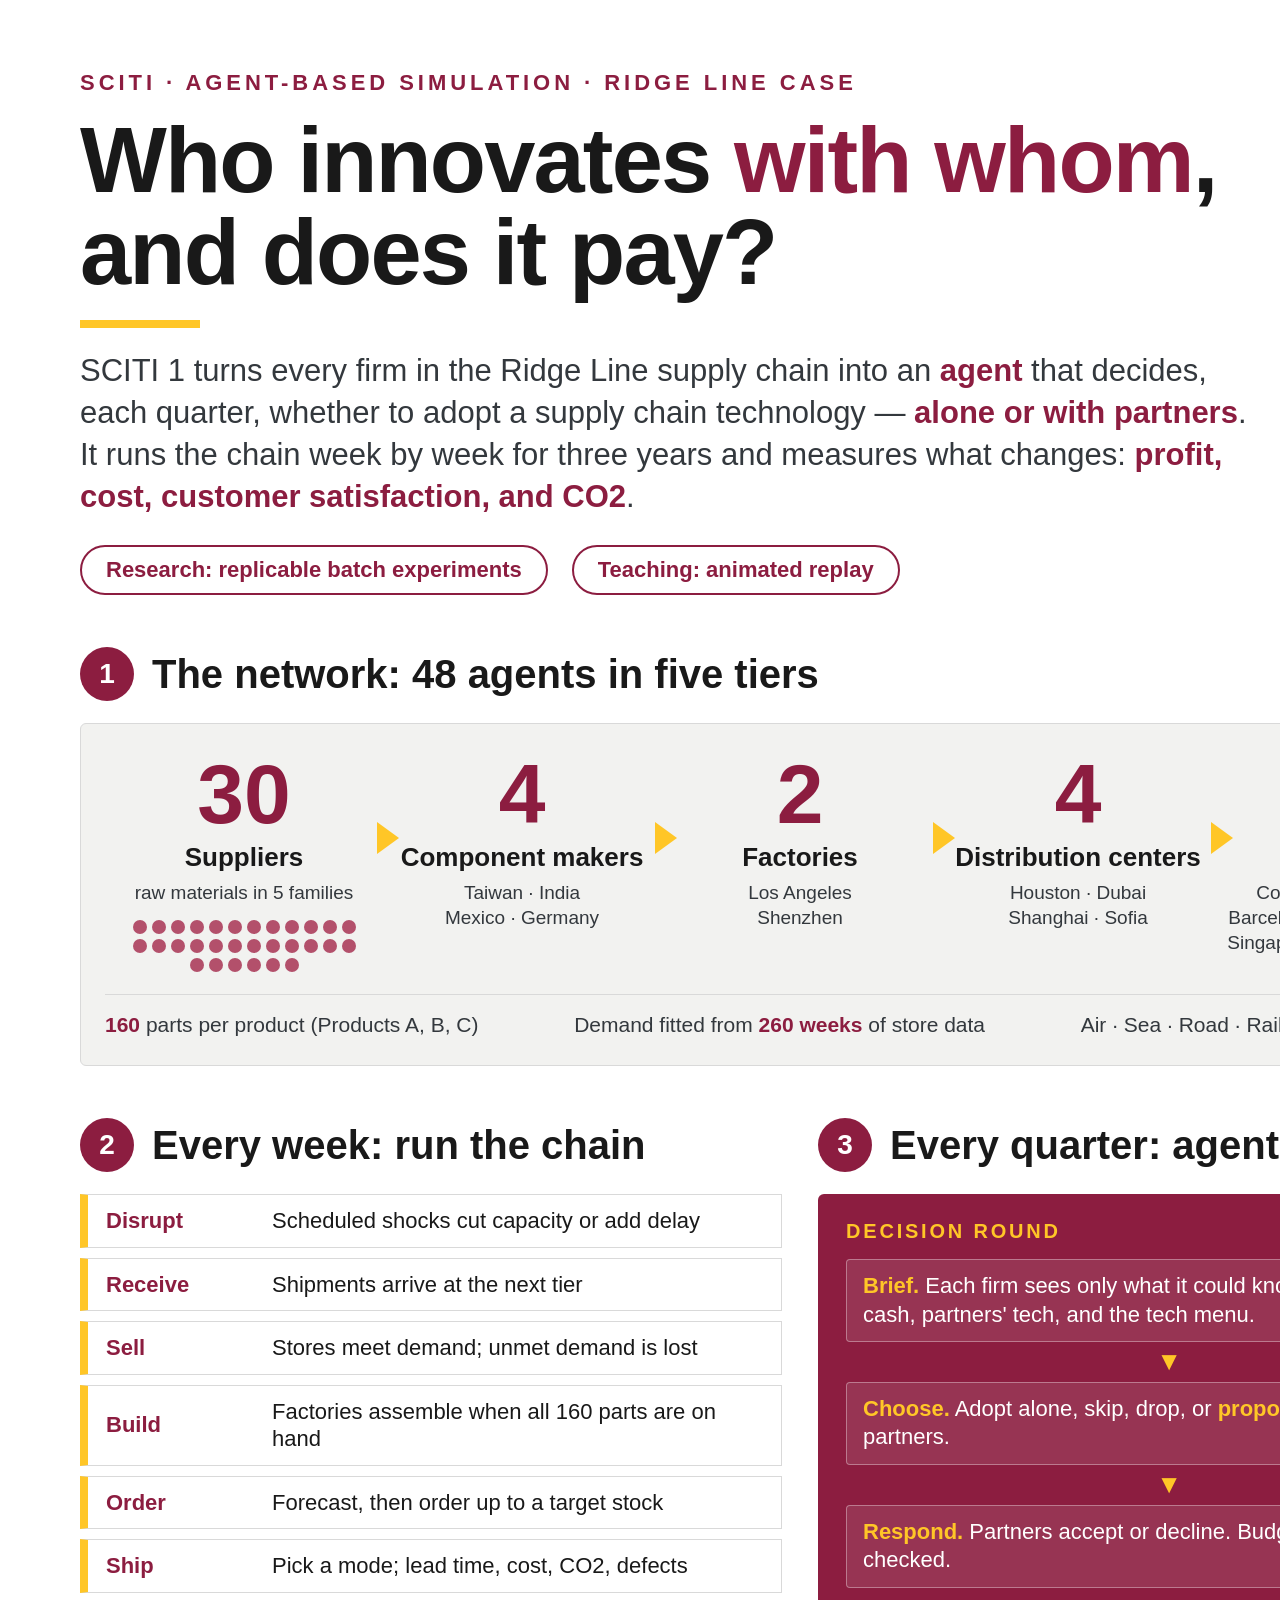
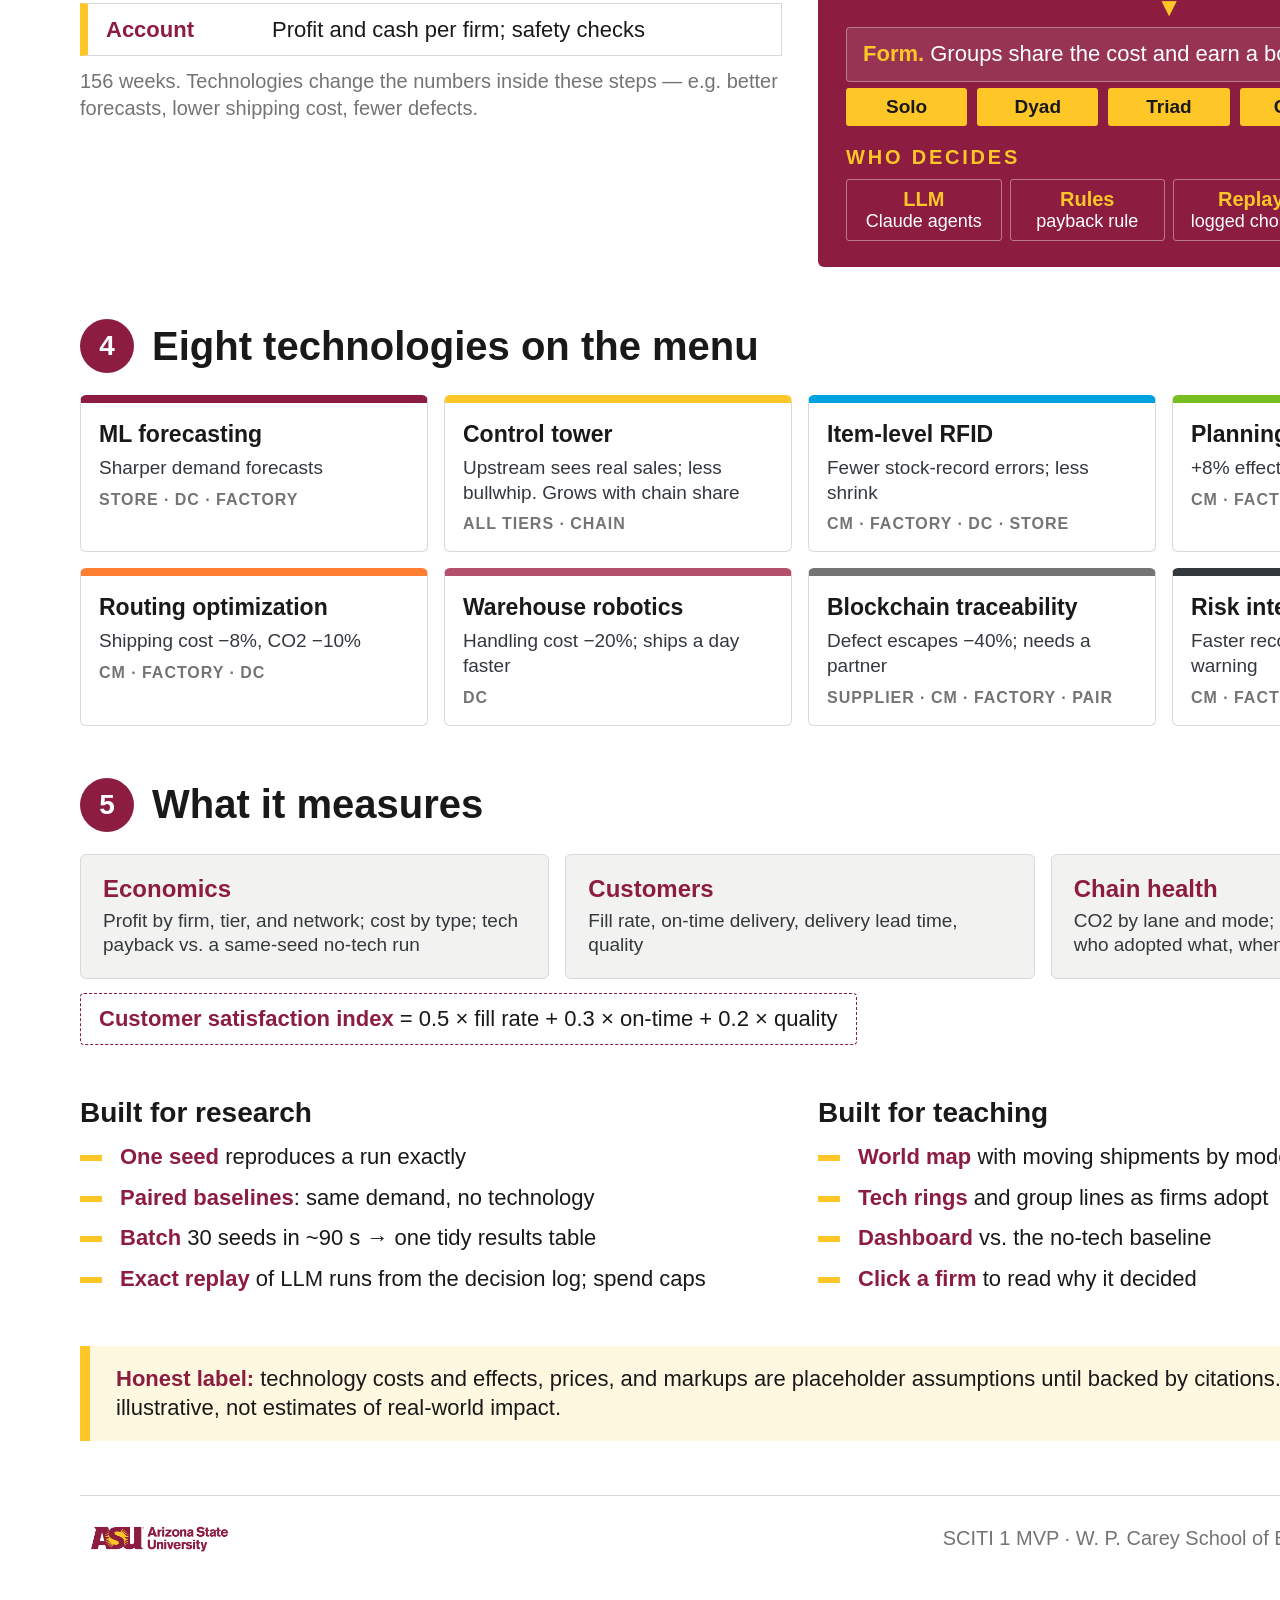
==== docs/sciti2/infographic/infographic.html @ 8ac7c0de "docs: SCITI sim 2 infographic, data corrections report, experiments recommendation, project plan Co-" ====
<!doctype html>
<html><head><meta charset="utf-8"><title>SCITI 1 infographic</title>
<style>
:root{--m:#8C1D40;--ms:#b3506b;--g:#FFC627;--k:#191919;--ink:#33383d;--gray:#747474;--lt:#E8E8E8;--rule:#d9d9d9;--panel:#f2f2f0;
--green:#78BE20;--orange:#FF7F32;--blue:#00A3E0;}
*{box-sizing:border-box;margin:0;padding:0}
body{width:1600px;height:3200px;font-family:Arial,"Helvetica Neue",Helvetica,sans-serif;color:var(--k);background:#fff;position:relative;overflow:hidden}
.pad{padding:70px 80px 0}
.pitch{position:absolute;right:-30px;top:40px;height:430px;opacity:.95}
.eyebrow{font-size:22px;font-weight:700;letter-spacing:.18em;text-transform:uppercase;color:var(--m)}
h1{font-size:92px;line-height:1;letter-spacing:-.02em;margin:18px 0 12px}
h1 em{font-style:normal;color:var(--m)}
.bar{width:120px;height:8px;background:var(--g);margin:22px 0}
.lede{font-size:31px;line-height:1.35;max-width:1180px;color:var(--ink)}
.lede b{color:var(--m)}
.uses{display:flex;gap:24px;margin-top:28px}
.chip{border:2px solid var(--m);border-radius:40px;padding:10px 24px;font-size:22px;font-weight:700;color:var(--m)}
h2{display:flex;align-items:center;gap:18px;font-size:40px;margin:0 0 22px}
h2 .n{width:54px;height:54px;border-radius:50%;background:var(--m);color:#fff;font-size:28px;display:flex;align-items:center;justify-content:center;flex:none}
section{margin-top:52px}
.net{background:var(--panel);border:1px solid var(--rule);border-radius:6px;padding:28px 24px}
.tiers{display:grid;grid-template-columns:repeat(5,1fr);gap:0;align-items:stretch}
.tier{text-align:center;position:relative;padding:0 10px}
.tier:not(:last-child)::after{content:"";position:absolute;right:-16px;top:70px;border-left:22px solid var(--g);border-top:16px solid transparent;border-bottom:16px solid transparent}
.big{font-size:84px;font-weight:700;color:var(--m);line-height:1}
.tn{font-size:26px;font-weight:700;margin-top:6px}
.tc{font-size:19px;color:var(--ink);margin-top:8px;line-height:1.3}
.dots{display:flex;flex-wrap:wrap;justify-content:center;gap:5px;margin:14px auto 0;max-width:230px}
.dots i{width:14px;height:14px;border-radius:50%;background:var(--ms);display:block}
.flowrow{display:flex;justify-content:space-between;margin-top:22px;font-size:21px;color:var(--ink);border-top:1px solid var(--rule);padding-top:18px}
.flowrow b{color:var(--m)}
.two{display:grid;grid-template-columns:1fr 1fr;gap:36px}
.loop{display:grid;grid-template-columns:1fr;gap:10px}
.step{display:flex;align-items:center;gap:16px;background:#fff;border:1px solid var(--rule);border-left:8px solid var(--g);padding:12px 18px;font-size:22px;line-height:1.25}
.step b{color:var(--m);min-width:150px}
.cap{font-size:20px;color:var(--gray);margin-top:12px;line-height:1.35}
.dec{background:var(--m);color:#fff;border-radius:6px;padding:26px 28px}
.dec .lab{color:var(--g);font-size:20px;font-weight:700;letter-spacing:.14em;text-transform:uppercase}
.dflow{display:flex;flex-direction:column;gap:12px;margin-top:16px}
.dbox{background:rgba(255,255,255,.1);border:1px solid rgba(255,255,255,.35);border-radius:4px;padding:12px 16px;font-size:22px;line-height:1.3}
.dbox b{color:var(--g)}
.arrow{text-align:center;color:var(--g);font-size:26px;line-height:.6}
.coal{display:flex;gap:10px;margin-top:6px}
.coal span{flex:1;text-align:center;background:var(--g);color:var(--k);font-weight:700;border-radius:3px;padding:8px 0;font-size:19px}
.policies{display:grid;grid-template-columns:repeat(4,1fr);gap:8px;margin-top:10px}
.policies div{border:1px solid rgba(255,255,255,.4);border-radius:3px;padding:8px;text-align:center;font-size:18px}
.policies div b{display:block;color:var(--g);font-size:20px}
.techs{display:grid;grid-template-columns:repeat(4,1fr);gap:16px}
.tech{border:1px solid var(--rule);border-radius:6px;padding:18px;background:#fff;border-top:8px solid var(--c)}
.tech h3{font-size:23px;margin-bottom:8px}
.tech p{font-size:19px;color:var(--ink);line-height:1.3}
.tech .who{font-size:16px;color:var(--gray);margin-top:10px;text-transform:uppercase;letter-spacing:.06em;font-weight:700}
.out{display:grid;grid-template-columns:repeat(3,1fr);gap:16px}
.o{background:var(--panel);border:1px solid var(--rule);border-radius:6px;padding:20px 22px}
.o h3{font-size:24px;color:var(--m);margin-bottom:6px}
.o p{font-size:19px;line-height:1.3;color:var(--ink)}
.formula{margin-top:14px;font-size:22px;background:#fff;border:1px dashed var(--m);padding:12px 18px;border-radius:4px;display:inline-block}
.formula b{color:var(--m)}
.rt{display:grid;grid-template-columns:1fr 1fr;gap:36px}
.rt ul{list-style:none}
.rt li{position:relative;padding-left:40px;font-size:22px;line-height:1.3;margin-bottom:12px}
.rt li::before{content:"";position:absolute;left:0;top:.55em;width:22px;height:6px;background:var(--g)}
.rt li b{color:var(--m)}
.rt h3{font-size:28px;margin-bottom:14px}
.warn{margin-top:40px;background:#fff8e1;border-left:10px solid var(--g);padding:18px 26px;font-size:22px;line-height:1.35}
.warn b{color:var(--m)}
footer{position:absolute;left:80px;right:80px;bottom:40px;display:flex;justify-content:space-between;align-items:center;border-top:1px solid var(--rule);padding-top:20px;font-size:20px;color:var(--gray)}
footer img{height:44px}
</style></head>
<body>
<img class="pitch" src="pitchfork.png" alt="">
<div class="pad">
  <div class="eyebrow">SCITI · Agent-based simulation · Ridge Line case</div>
  <h1>Who innovates <em>with whom</em>,<br>and does it pay?</h1>
  <div class="bar"></div>
  <p class="lede">SCITI 1 turns every firm in the Ridge Line supply chain into an <b>agent</b> that decides, each quarter, whether to adopt a supply chain technology &mdash; <b>alone or with partners</b>. It runs the chain week by week for three years and measures what changes: <b>profit, cost, customer satisfaction, and CO2</b>.</p>
  <div class="uses"><span class="chip">Research: replicable batch experiments</span><span class="chip">Teaching: animated replay</span></div>

  <section>
    <h2><span class="n">1</span>The network: 48 agents in five tiers</h2>
    <div class="net">
      <div class="tiers">
        <div class="tier"><div class="big">30</div><div class="tn">Suppliers</div><div class="tc">raw materials in 5 families</div><div class="dots">
          <i></i><i></i><i></i><i></i><i></i><i></i><i></i><i></i><i></i><i></i><i></i><i></i><i></i><i></i><i></i><i></i><i></i><i></i><i></i><i></i><i></i><i></i><i></i><i></i><i></i><i></i><i></i><i></i><i></i><i></i></div></div>
        <div class="tier"><div class="big">4</div><div class="tn">Component makers</div><div class="tc">Taiwan · India<br>Mexico · Germany</div></div>
        <div class="tier"><div class="big">2</div><div class="tn">Factories</div><div class="tc">Los Angeles<br>Shenzhen</div></div>
        <div class="tier"><div class="big">4</div><div class="tn">Distribution centers</div><div class="tc">Houston · Dubai<br>Shanghai · Sofia</div></div>
        <div class="tier"><div class="big">8</div><div class="tn">Stores</div><div class="tc">Columbus · São Paulo · Barcelona · Nairobi · Mumbai · Singapore · Tokyo · Melbourne</div></div>
      </div>
      <div class="flowrow"><span><b>160</b> parts per product (Products A, B, C)</span><span>Demand fitted from <b>260 weeks</b> of store data</span><span>Air · Sea · Road · Rail lanes with cost &amp; CO2</span></div>
    </div>
  </section>

  <section class="two">
    <div>
      <h2><span class="n">2</span>Every week: run the chain</h2>
      <div class="loop">
        <div class="step"><b>Disrupt</b>Scheduled shocks cut capacity or add delay</div>
        <div class="step"><b>Receive</b>Shipments arrive at the next tier</div>
        <div class="step"><b>Sell</b>Stores meet demand; unmet demand is lost</div>
        <div class="step"><b>Build</b>Factories assemble when all 160 parts are on hand</div>
        <div class="step"><b>Order</b>Forecast, then order up to a target stock</div>
        <div class="step"><b>Ship</b>Pick a mode; lead time, cost, CO2, defects</div>
        <div class="step"><b>Account</b>Profit and cash per firm; safety checks</div>
      </div>
      <p class="cap">156 weeks. Technologies change the numbers inside these steps &mdash; e.g. better forecasts, lower shipping cost, fewer defects.</p>
    </div>
    <div>
      <h2><span class="n">3</span>Every quarter: agents decide</h2>
      <div class="dec">
        <div class="lab">Decision round</div>
        <div class="dflow">
          <div class="dbox"><b>Brief.</b> Each firm sees only what it could know: its own results, cash, partners' tech, and the tech menu.</div>
          <div class="arrow">&#9660;</div>
          <div class="dbox"><b>Choose.</b> Adopt alone, skip, drop, or <b>propose a group</b> to partners.</div>
          <div class="arrow">&#9660;</div>
          <div class="dbox"><b>Respond.</b> Partners accept or decline. Budgets are re-checked.</div>
          <div class="arrow">&#9660;</div>
          <div class="dbox"><b>Form.</b> Groups share the cost and earn a bonus effect.</div>
        </div>
        <div class="coal"><span>Solo</span><span>Dyad</span><span>Triad</span><span>Chain</span><span>Network</span></div>
        <div class="lab" style="margin-top:20px">Who decides</div>
        <div class="policies">
          <div><b>LLM</b>Claude agents</div>
          <div><b>Rules</b>payback rule</div>
          <div><b>Replay</b>logged choices</div>
          <div><b>None</b>no-tech baseline</div>
        </div>
      </div>
    </div>
  </section>

  <section>
    <h2><span class="n">4</span>Eight technologies on the menu</h2>
    <div class="techs">
      <div class="tech" style="--c:#8C1D40"><h3>ML forecasting</h3><p>Sharper demand forecasts</p><div class="who">Store · DC · Factory</div></div>
      <div class="tech" style="--c:#FFC627"><h3>Control tower</h3><p>Upstream sees real sales; less bullwhip. Grows with chain share</p><div class="who">All tiers · chain</div></div>
      <div class="tech" style="--c:#00A3E0"><h3>Item-level RFID</h3><p>Fewer stock-record errors; less shrink</p><div class="who">CM · Factory · DC · Store</div></div>
      <div class="tech" style="--c:#78BE20"><h3>Planning (APS)</h3><p>+8% effective capacity</p><div class="who">CM · Factory</div></div>
      <div class="tech" style="--c:#FF7F32"><h3>Routing optimization</h3><p>Shipping cost &minus;8%, CO2 &minus;10%</p><div class="who">CM · Factory · DC</div></div>
      <div class="tech" style="--c:#b3506b"><h3>Warehouse robotics</h3><p>Handling cost &minus;20%; ships a day faster</p><div class="who">DC</div></div>
      <div class="tech" style="--c:#747474"><h3>Blockchain traceability</h3><p>Defect escapes &minus;40%; needs a partner</p><div class="who">Supplier · CM · Factory · pair</div></div>
      <div class="tech" style="--c:#33383d"><h3>Risk intelligence</h3><p>Faster recovery; 2-week early warning</p><div class="who">CM · Factory · DC</div></div>
    </div>
  </section>

  <section>
    <h2><span class="n">5</span>What it measures</h2>
    <div class="out">
      <div class="o"><h3>Economics</h3><p>Profit by firm, tier, and network; cost by type; tech payback vs. a same-seed no-tech run</p></div>
      <div class="o"><h3>Customers</h3><p>Fill rate, on-time delivery, delivery lead time, quality</p></div>
      <div class="o"><h3>Chain health</h3><p>CO2 by lane and mode; bullwhip ratio per tier; who adopted what, when, and with whom</p></div>
    </div>
    <div class="formula"><b>Customer satisfaction index</b> = 0.5 × fill rate + 0.3 × on-time + 0.2 × quality</div>
  </section>

  <section class="rt">
    <div><h3>Built for research</h3><ul>
      <li><b>One seed</b> reproduces a run exactly</li>
      <li><b>Paired baselines</b>: same demand, no technology</li>
      <li><b>Batch</b> 30 seeds in ~90 s &rarr; one tidy results table</li>
      <li><b>Exact replay</b> of LLM runs from the decision log; spend caps</li>
    </ul></div>
    <div><h3>Built for teaching</h3><ul>
      <li><b>World map</b> with moving shipments by mode</li>
      <li><b>Tech rings</b> and group lines as firms adopt</li>
      <li><b>Dashboard</b> vs. the no-tech baseline</li>
      <li><b>Click a firm</b> to read why it decided</li>
    </ul></div>
  </section>

  <div class="warn"><b>Honest label:</b> technology costs and effects, prices, and markups are placeholder assumptions until backed by citations. Results today are illustrative, not estimates of real-world impact.</div>
</div>
<footer><img src="asu-logo.png" alt="Arizona State University"><span>SCITI 1 MVP · W. P. Carey School of Business · September 2026</span></footer>
</body></html>
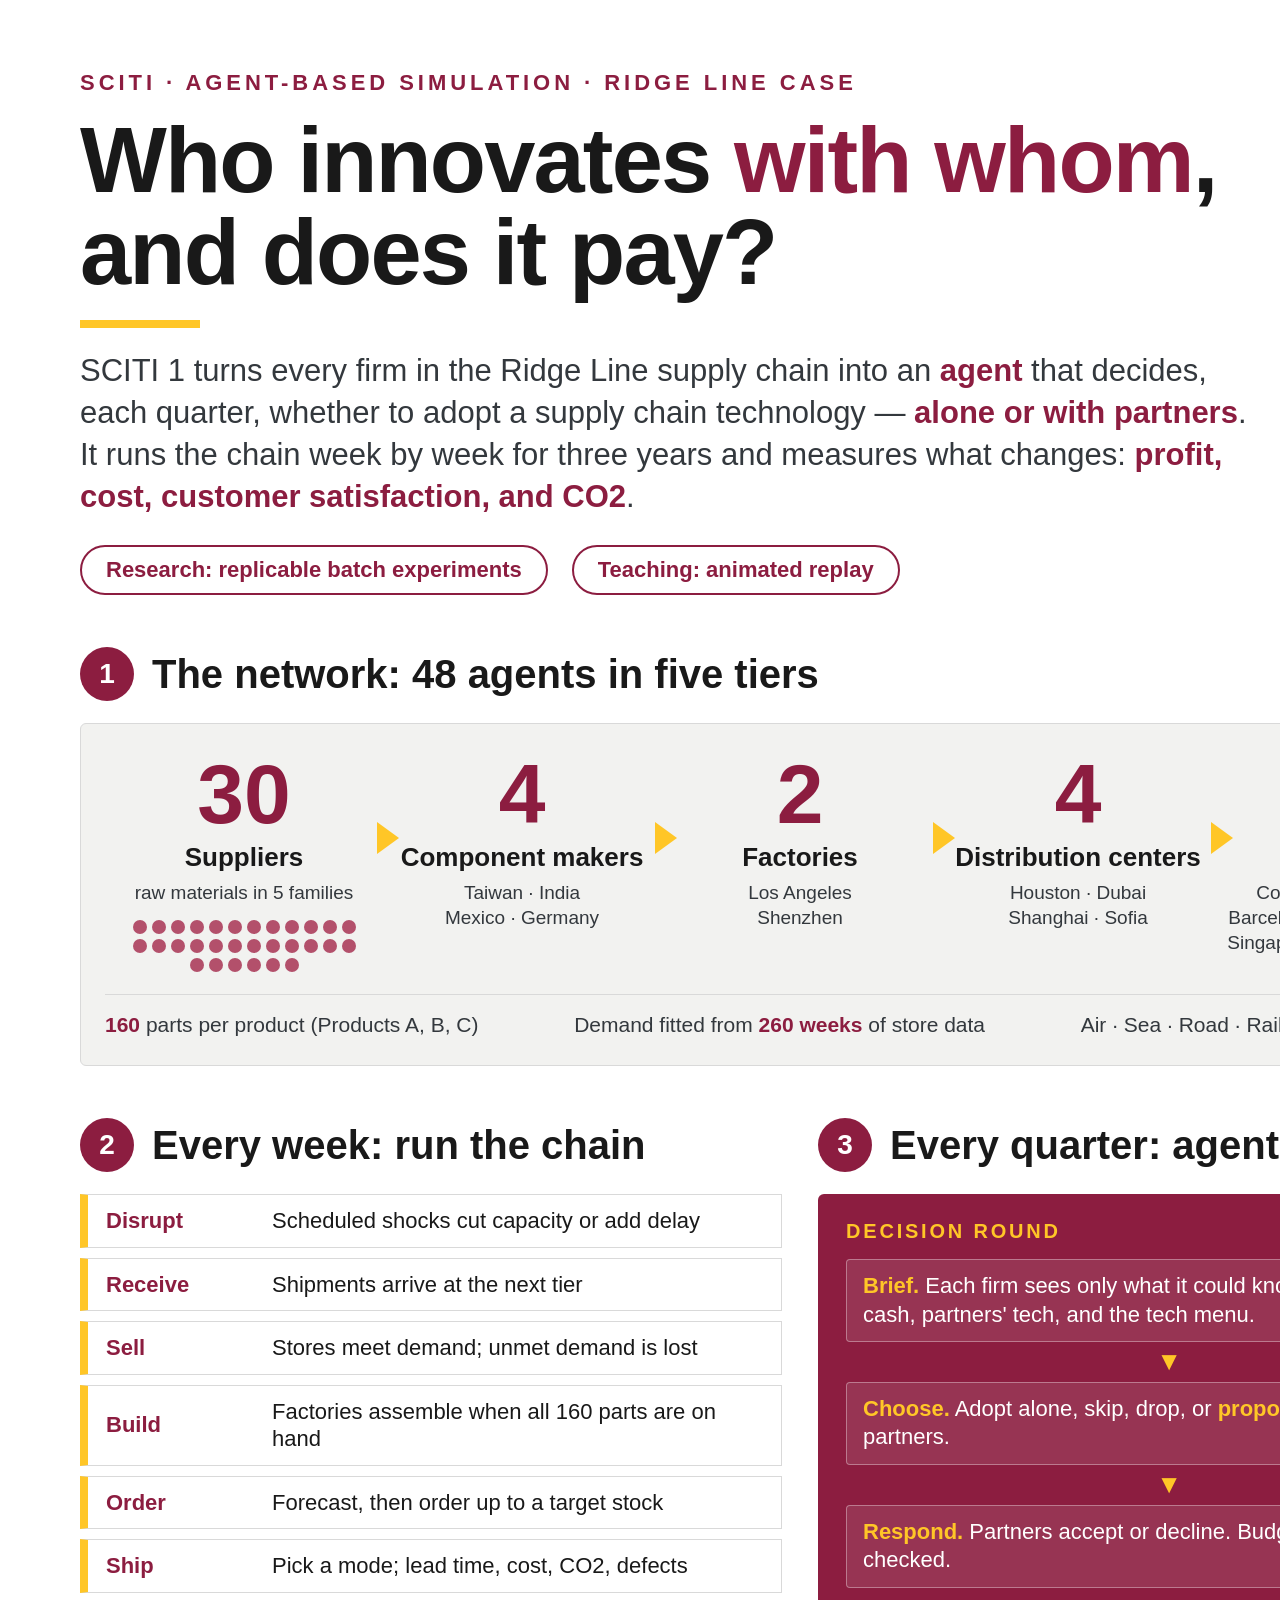
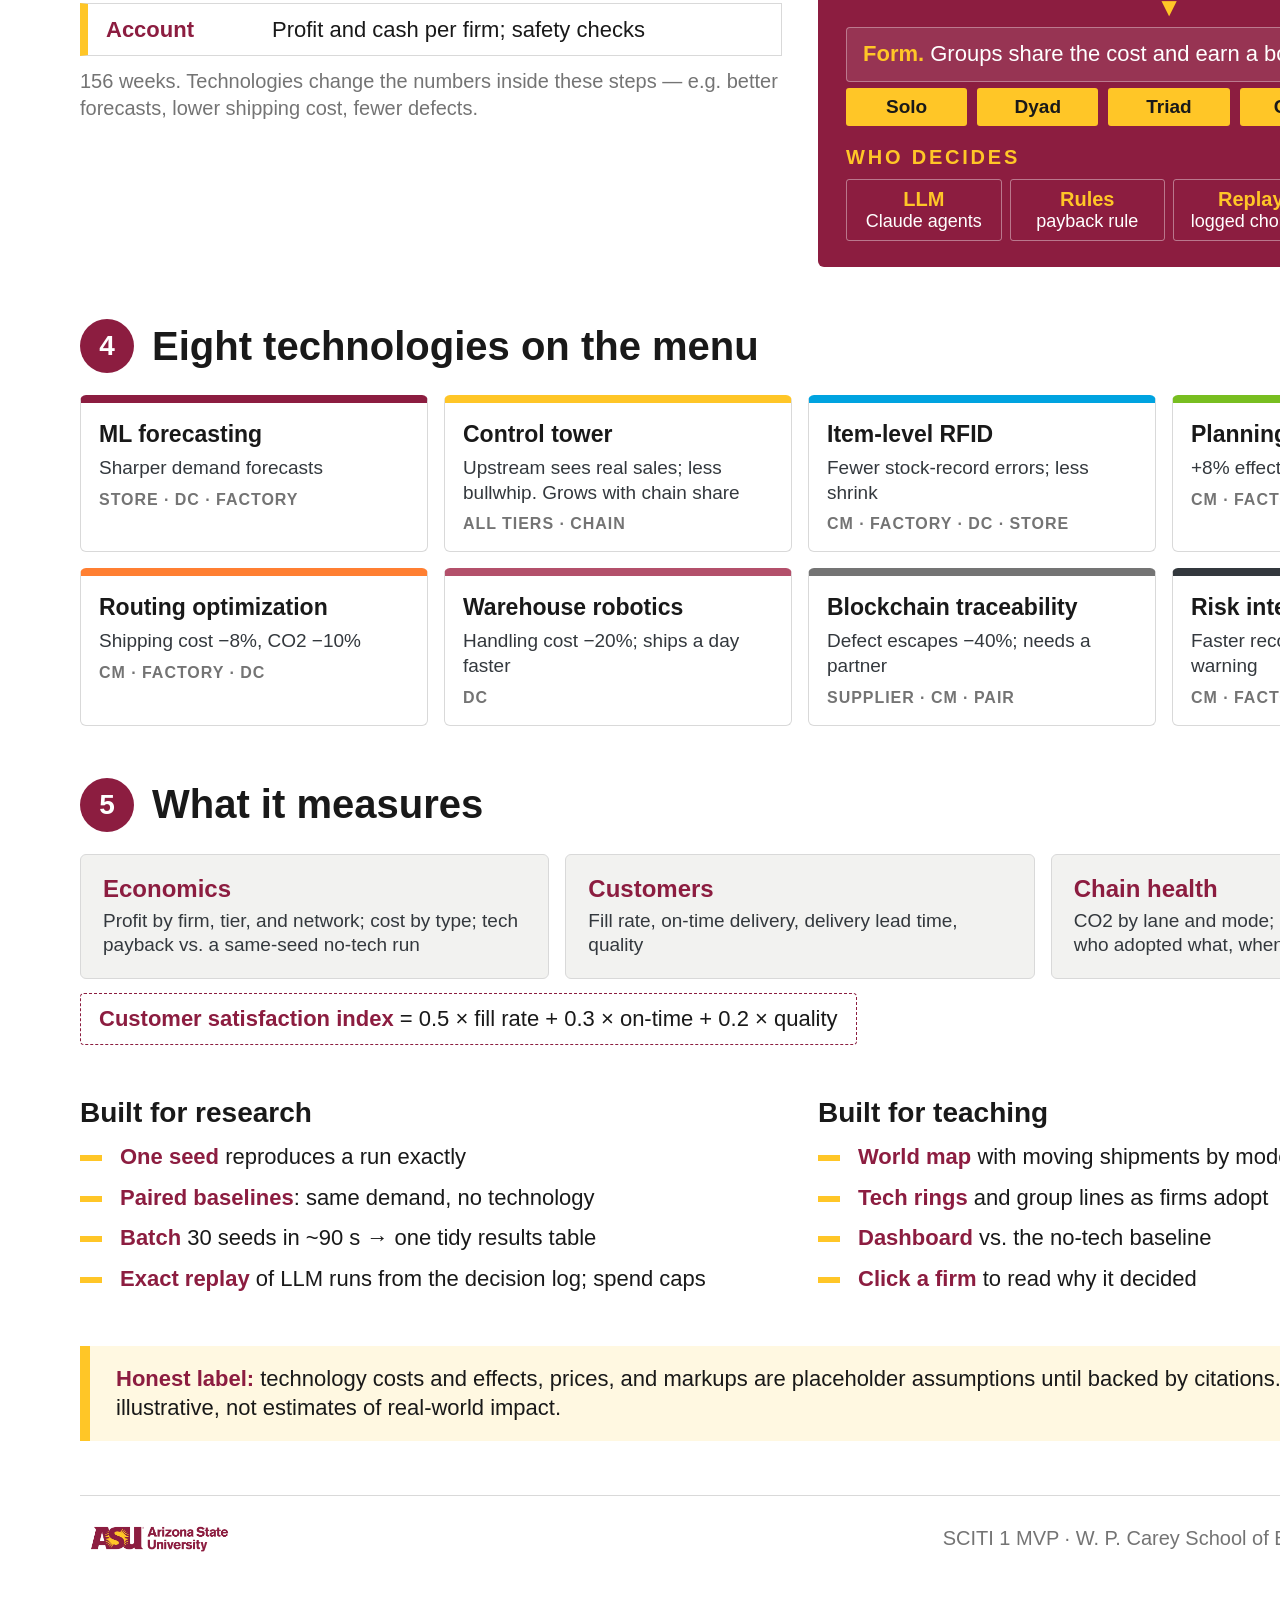
==== commit 56731296: "docs: spec §5.4 accounting, freight-in-prices staleness notes, blockchain label Spec (F2): docs/supe" ====
--- a/docs/sciti2/infographic/infographic.html
+++ b/docs/sciti2/infographic/infographic.html
@@ -139,7 +139,7 @@
       <div class="tech" style="--c:#78BE20"><h3>Planning (APS)</h3><p>+8% effective capacity</p><div class="who">CM · Factory</div></div>
       <div class="tech" style="--c:#FF7F32"><h3>Routing optimization</h3><p>Shipping cost &minus;8%, CO2 &minus;10%</p><div class="who">CM · Factory · DC</div></div>
       <div class="tech" style="--c:#b3506b"><h3>Warehouse robotics</h3><p>Handling cost &minus;20%; ships a day faster</p><div class="who">DC</div></div>
-      <div class="tech" style="--c:#747474"><h3>Blockchain traceability</h3><p>Defect escapes &minus;40%; needs a partner</p><div class="who">Supplier · CM · Factory · pair</div></div>
+      <div class="tech" style="--c:#747474"><h3>Blockchain traceability</h3><p>Defect escapes &minus;40%; needs a partner</p><div class="who">Supplier · CM · pair</div></div>
       <div class="tech" style="--c:#33383d"><h3>Risk intelligence</h3><p>Faster recovery; 2-week early warning</p><div class="who">CM · Factory · DC</div></div>
     </div>
   </section>
